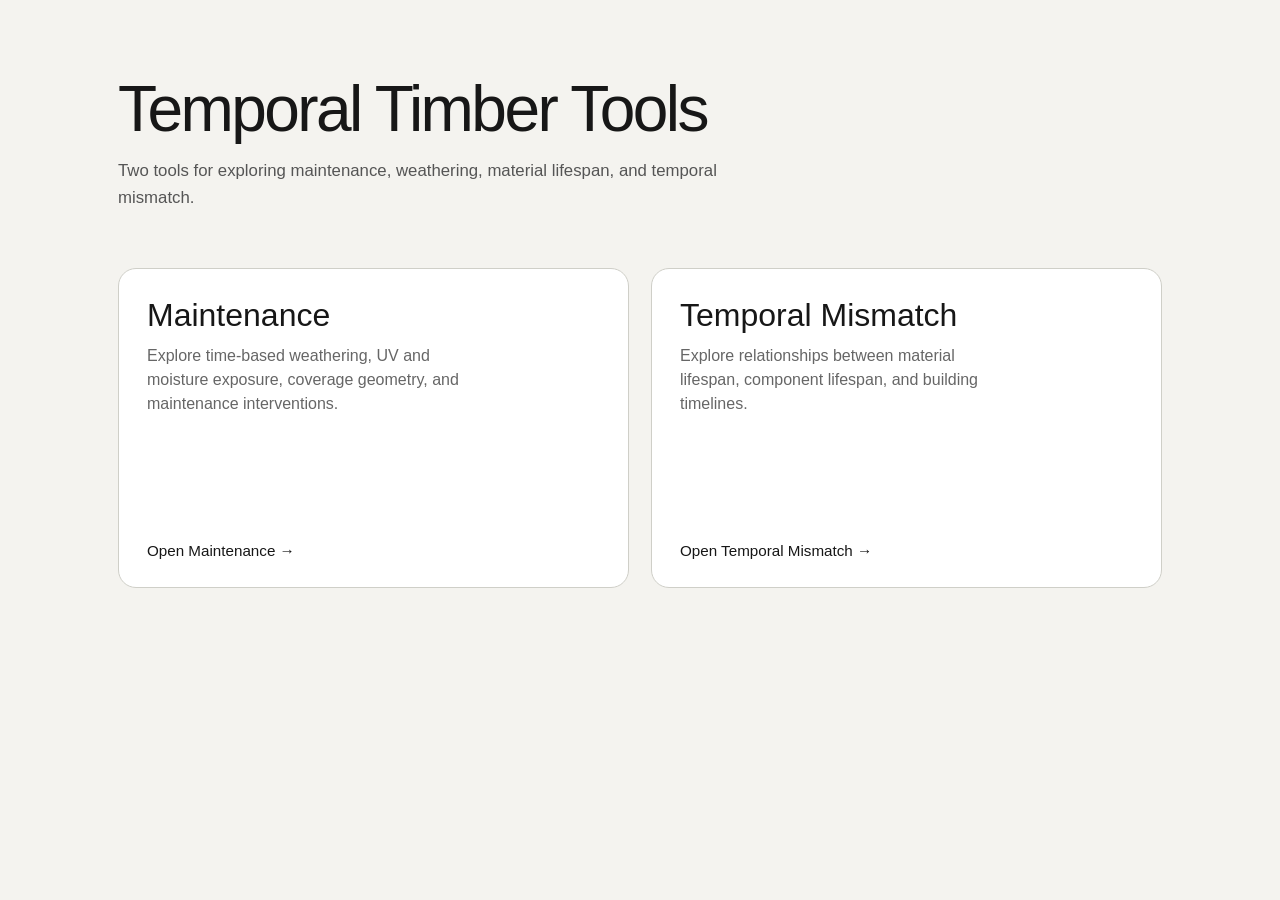
==== docs/index.html @ d89724f9 "Add files via upload" ====
<!doctype html>
<html lang="en">
<head>
  <meta charset="utf-8">
  <meta name="viewport" content="width=device-width, initial-scale=1">
  <title>Temporal Timber Tools</title>
  <link rel="stylesheet" href="./styles.css">
</head>

<body>
  <main>
    <h1>Temporal Timber Tools</h1>

    <p class="intro">
      Two tools for exploring maintenance, weathering, material lifespan,
      and temporal mismatch.
    </p>

    <section class="tools">
      <a class="tool-card" href="./tools/maintenance/">
        <div>
          <h2>Maintenance</h2>
          <p>
            Explore time-based weathering, UV and moisture exposure,
            coverage geometry, and maintenance interventions.
          </p>
        </div>
        <div class="open">Open Maintenance →</div>
      </a>

      <a class="tool-card" href="./tools/temporal-mismatch/">
        <div>
          <h2>Temporal Mismatch</h2>
          <p>
            Explore relationships between material lifespan,
            component lifespan, and building timelines.
          </p>
        </div>
        <div class="open">Open Temporal Mismatch →</div>
      </a>
    </section>
  </main>
</body>
</html>
---- docs/styles.css ----
:root {
  font-family: Arial, Helvetica, sans-serif;
  color: #171717;
  background: #f4f3ef;
}

* {
  box-sizing: border-box;
}

body {
  margin: 0;
}

main {
  max-width: 1100px;
  margin: 0 auto;
  padding: 72px 28px;
}

h1 {
  margin: 0 0 12px;
  font-size: clamp(2.2rem, 5vw, 4.8rem);
  font-weight: 500;
  letter-spacing: -0.04em;
}

.intro {
  max-width: 650px;
  margin: 0 0 56px;
  color: #555;
  font-size: 1.05rem;
  line-height: 1.6;
}

.tools {
  display: grid;
  grid-template-columns: repeat(2, minmax(0, 1fr));
  gap: 22px;
}

.tool-card {
  min-height: 320px;
  display: flex;
  flex-direction: column;
  justify-content: space-between;
  padding: 28px;
  border: 1px solid #cfcfc8;
  border-radius: 18px;
  background: #fff;
  color: inherit;
  text-decoration: none;
  transition: transform 160ms ease, border-color 160ms ease;
}

.tool-card:hover {
  transform: translateY(-4px);
  border-color: #777;
}

.tool-card h2 {
  margin: 0 0 10px;
  font-size: 2rem;
  font-weight: 500;
}

.tool-card p {
  margin: 0;
  max-width: 36ch;
  color: #666;
  line-height: 1.5;
}

.open {
  margin-top: 40px;
  font-size: 0.95rem;
}

@media (max-width: 720px) {
  main {
    padding: 44px 20px;
  }

  .tools {
    grid-template-columns: 1fr;
  }

  .tool-card {
    min-height: 250px;
  }
}
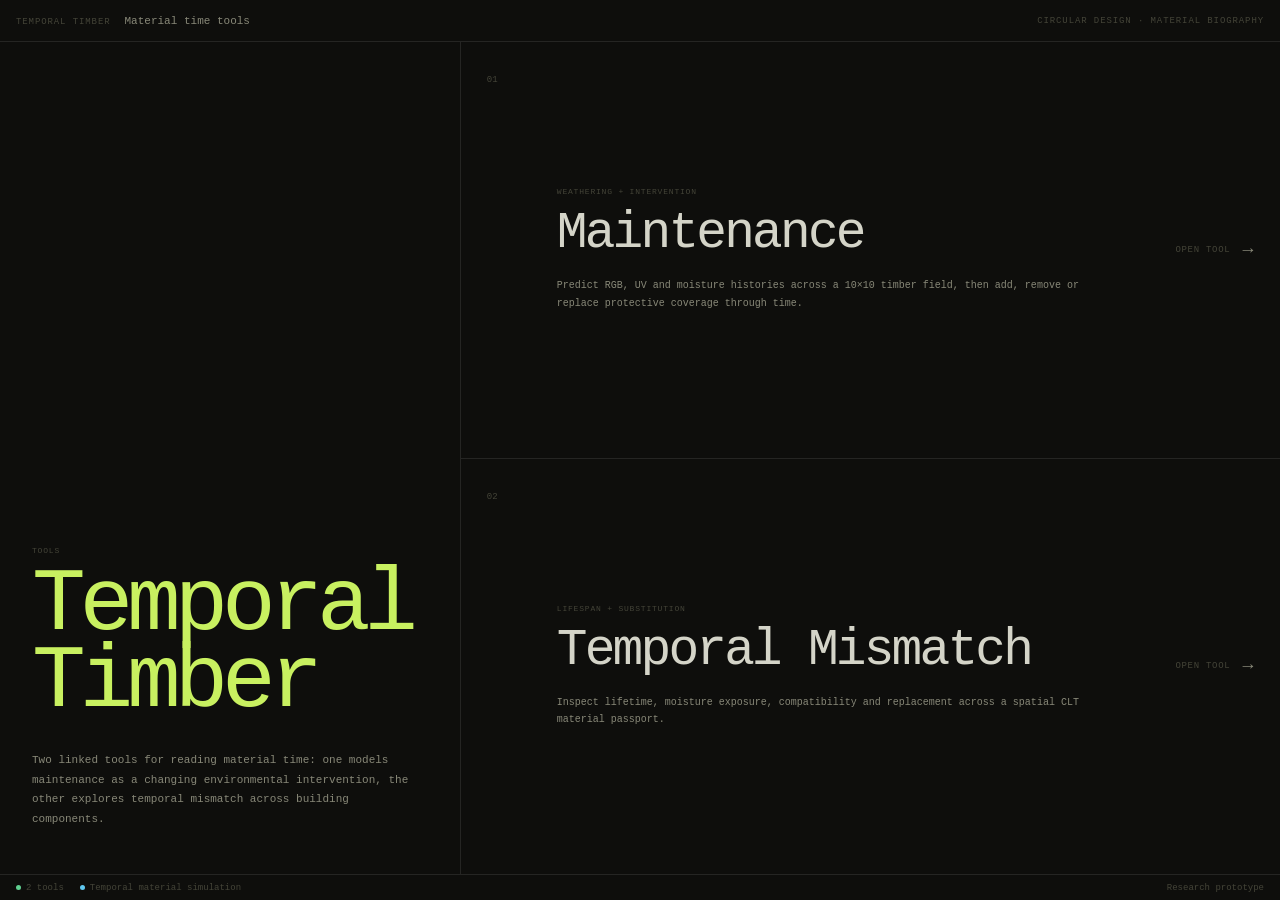
==== commit ab105bcb: "Add files via upload" ====
--- a/docs/index.html
+++ b/docs/index.html
@@ -3,42 +3,90 @@
 <head>
   <meta charset="utf-8">
   <meta name="viewport" content="width=device-width, initial-scale=1">
-  <title>Temporal Timber Tools</title>
+  <title>Temporal Timber</title>
   <link rel="stylesheet" href="./styles.css">
 </head>
 
 <body>
-  <main>
-    <h1>Temporal Timber Tools</h1>
+  <div id="app">
+    <header id="top">
+      <div class="brand">
+        <span class="brand-kicker">Temporal Timber</span>
+        <span class="brand-title">Material time tools</span>
+      </div>
 
-    <p class="intro">
-      Two tools for exploring maintenance, weathering, material lifespan,
-      and temporal mismatch.
-    </p>
+      <div class="spacer"></div>
 
-    <section class="tools">
-      <a class="tool-card" href="./tools/maintenance/">
-        <div>
-          <h2>Maintenance</h2>
-          <p>
-            Explore time-based weathering, UV and moisture exposure,
-            coverage geometry, and maintenance interventions.
-          </p>
-        </div>
-        <div class="open">Open Maintenance →</div>
-      </a>
+      <span class="top-meta">Circular design · material biography</span>
+    </header>
 
-      <a class="tool-card" href="./tools/temporal-mismatch/">
-        <div>
-          <h2>Temporal Mismatch</h2>
-          <p>
-            Explore relationships between material lifespan,
-            component lifespan, and building timelines.
-          </p>
-        </div>
-        <div class="open">Open Temporal Mismatch →</div>
-      </a>
-    </section>
-  </main>
+    <main id="main">
+      <section class="intro">
+        <div class="intro-tag">Tools</div>
+        <h1>Temporal<br>Timber</h1>
+        <p>
+          Two linked tools for reading material time: one models maintenance
+          as a changing environmental intervention, the other explores
+          temporal mismatch across building components.
+        </p>
+      </section>
+
+      <section class="tool-list" aria-label="Temporal Timber tools">
+        <a class="tool-row" href="./tools/maintenance/">
+          <div class="tool-index">01</div>
+
+          <div class="tool-copy">
+            <div class="tool-tag">Weathering + intervention</div>
+            <h2>Maintenance</h2>
+            <p>
+              Predict RGB, UV and moisture histories across a 10×10 timber field,
+              then add, remove or replace protective coverage through time.
+            </p>
+          </div>
+
+          <div class="tool-open">
+            <span>Open tool</span>
+            <span class="arrow">→</span>
+          </div>
+        </a>
+
+        <a class="tool-row" href="./tools/temporal-mismatch/">
+          <div class="tool-index">02</div>
+
+          <div class="tool-copy">
+            <div class="tool-tag">Lifespan + substitution</div>
+            <h2>Temporal Mismatch</h2>
+            <p>
+              Inspect lifetime, moisture exposure, compatibility and replacement
+              across a spatial CLT material passport.
+            </p>
+          </div>
+
+          <div class="tool-open">
+            <span>Open tool</span>
+            <span class="arrow">→</span>
+          </div>
+        </a>
+      </section>
+    </main>
+
+    <footer id="status">
+      <div class="st">
+        <div class="dot ok"></div>
+        <span>2 tools</span>
+      </div>
+
+      <div class="st">
+        <div class="dot accent2"></div>
+        <span>Temporal material simulation</span>
+      </div>
+
+      <div class="spacer"></div>
+
+      <div class="st">
+        <span>Research prototype</span>
+      </div>
+    </footer>
+  </div>
 </body>
 </html>
--- a/docs/styles.css
+++ b/docs/styles.css
@@ -1,91 +1,251 @@
-:root {
-  font-family: Arial, Helvetica, sans-serif;
-  color: #171717;
-  background: #f4f3ef;
-}
-
-* {
-  box-sizing: border-box;
-}
-
-body {
-  margin: 0;
-}
-
-main {
-  max-width: 1100px;
-  margin: 0 auto;
-  padding: 72px 28px;
-}
-
-h1 {
-  margin: 0 0 12px;
-  font-size: clamp(2.2rem, 5vw, 4.8rem);
-  font-weight: 500;
-  letter-spacing: -0.04em;
-}
-
-.intro {
-  max-width: 650px;
-  margin: 0 0 56px;
-  color: #555;
-  font-size: 1.05rem;
-  line-height: 1.6;
-}
-
-.tools {
-  display: grid;
-  grid-template-columns: repeat(2, minmax(0, 1fr));
-  gap: 22px;
-}
-
-.tool-card {
-  min-height: 320px;
-  display: flex;
-  flex-direction: column;
-  justify-content: space-between;
-  padding: 28px;
-  border: 1px solid #cfcfc8;
-  border-radius: 18px;
-  background: #fff;
-  color: inherit;
-  text-decoration: none;
-  transition: transform 160ms ease, border-color 160ms ease;
-}
-
-.tool-card:hover {
-  transform: translateY(-4px);
-  border-color: #777;
-}
-
-.tool-card h2 {
-  margin: 0 0 10px;
-  font-size: 2rem;
-  font-weight: 500;
-}
-
-.tool-card p {
-  margin: 0;
-  max-width: 36ch;
-  color: #666;
-  line-height: 1.5;
-}
-
-.open {
-  margin-top: 40px;
-  font-size: 0.95rem;
-}
-
-@media (max-width: 720px) {
-  main {
-    padding: 44px 20px;
-  }
-
-  .tools {
-    grid-template-columns: 1fr;
-  }
-
-  .tool-card {
-    min-height: 250px;
-  }
-}
+*{
+  box-sizing:border-box;
+  margin:0;
+  padding:0;
+}
+
+:root{
+  --bg:#0e0e0c;
+  --bg2:#161614;
+  --bg3:#1e1e1c;
+  --border:#252523;
+  --border2:#353533;
+  --text:#d4d4c8;
+  --text2:#888878;
+  --text3:#444438;
+  --accent:#c8f060;
+  --accent2:#60c8f0;
+  --ok:#60d090;
+  --warn:#f0b040;
+  --danger:#f06050;
+  --font:ui-monospace,SFMono-Regular,Menlo,Monaco,Consolas,"Liberation Mono",monospace;
+}
+
+html,
+body{
+  width:100%;
+  min-height:100%;
+  background:var(--bg);
+  color:var(--text);
+  font-family:var(--font);
+  font-size:12px;
+}
+
+body{
+  min-height:100vh;
+}
+
+a{
+  color:inherit;
+}
+
+#app{
+  min-height:100vh;
+  display:flex;
+  flex-direction:column;
+}
+
+#top{
+  height:42px;
+  border-bottom:1px solid var(--border);
+  display:flex;
+  align-items:center;
+  padding:0 16px;
+  gap:14px;
+  flex-shrink:0;
+}
+
+.brand{
+  display:flex;
+  gap:14px;
+  align-items:baseline;
+}
+
+.brand-kicker,
+.top-meta{
+  font-size:9px;
+  color:var(--text3);
+  letter-spacing:.1em;
+  text-transform:uppercase;
+}
+
+.brand-title{
+  font-size:11px;
+  color:var(--text2);
+}
+
+.spacer{
+  flex:1;
+}
+
+#main{
+  flex:1;
+  display:grid;
+  grid-template-columns:minmax(280px,.72fr) minmax(0,1.28fr);
+  min-height:0;
+}
+
+.intro{
+  border-right:1px solid var(--border);
+  padding:44px 32px;
+  display:flex;
+  flex-direction:column;
+  justify-content:flex-end;
+  min-height:calc(100vh - 68px);
+}
+
+.intro-tag,
+.tool-tag{
+  font-size:8px;
+  color:var(--text3);
+  letter-spacing:.1em;
+  text-transform:uppercase;
+}
+
+.intro h1{
+  margin-top:12px;
+  color:var(--accent);
+  font-size:clamp(48px,7vw,98px);
+  line-height:.86;
+  letter-spacing:-.07em;
+  font-weight:500;
+}
+
+.intro p{
+  max-width:500px;
+  margin-top:30px;
+  color:var(--text2);
+  line-height:1.8;
+  font-size:11px;
+}
+
+.tool-list{
+  display:flex;
+  flex-direction:column;
+  min-width:0;
+}
+
+.tool-row{
+  flex:1;
+  min-height:280px;
+  display:grid;
+  grid-template-columns:52px minmax(0,1fr) auto;
+  gap:18px;
+  padding:28px 26px;
+  border-bottom:1px solid var(--border);
+  text-decoration:none;
+  transition:background .15s,border-color .15s;
+}
+
+.tool-row:last-child{
+  border-bottom:0;
+}
+
+.tool-row:hover{
+  background:var(--bg2);
+}
+
+.tool-row:hover h2,
+.tool-row:hover .arrow{
+  color:var(--accent);
+}
+
+.tool-index{
+  font-size:9px;
+  color:var(--text3);
+  padding-top:5px;
+}
+
+.tool-copy{
+  align-self:center;
+  max-width:650px;
+}
+
+.tool-copy h2{
+  margin-top:8px;
+  font-size:clamp(27px,4vw,56px);
+  letter-spacing:-.055em;
+  font-weight:500;
+  transition:color .15s;
+}
+
+.tool-copy p{
+  max-width:560px;
+  margin-top:15px;
+  font-size:10px;
+  color:var(--text2);
+  line-height:1.75;
+}
+
+.tool-open{
+  align-self:center;
+  display:flex;
+  gap:12px;
+  align-items:center;
+  color:var(--text3);
+  font-size:9px;
+  letter-spacing:.08em;
+  text-transform:uppercase;
+}
+
+.arrow{
+  color:var(--text2);
+  font-size:18px;
+  transition:color .15s,transform .15s;
+}
+
+.tool-row:hover .arrow{
+  transform:translateX(4px);
+}
+
+#status{
+  height:26px;
+  border-top:1px solid var(--border);
+  display:flex;
+  align-items:center;
+  padding:0 16px;
+  gap:16px;
+  flex-shrink:0;
+}
+
+.st{
+  font-size:9px;
+  color:var(--text3);
+  display:flex;
+  align-items:center;
+  gap:5px;
+}
+
+.dot{
+  width:5px;
+  height:5px;
+  border-radius:50%;
+}
+
+.dot.ok{background:var(--ok)}
+.dot.accent2{background:var(--accent2)}
+
+@media(max-width:780px){
+  #main{
+    grid-template-columns:1fr;
+  }
+
+  .intro{
+    border-right:0;
+    border-bottom:1px solid var(--border);
+    min-height:420px;
+  }
+
+  .tool-row{
+    grid-template-columns:38px minmax(0,1fr);
+  }
+
+  .tool-open{
+    grid-column:2;
+    justify-self:start;
+  }
+
+  .top-meta{
+    display:none;
+  }
+}
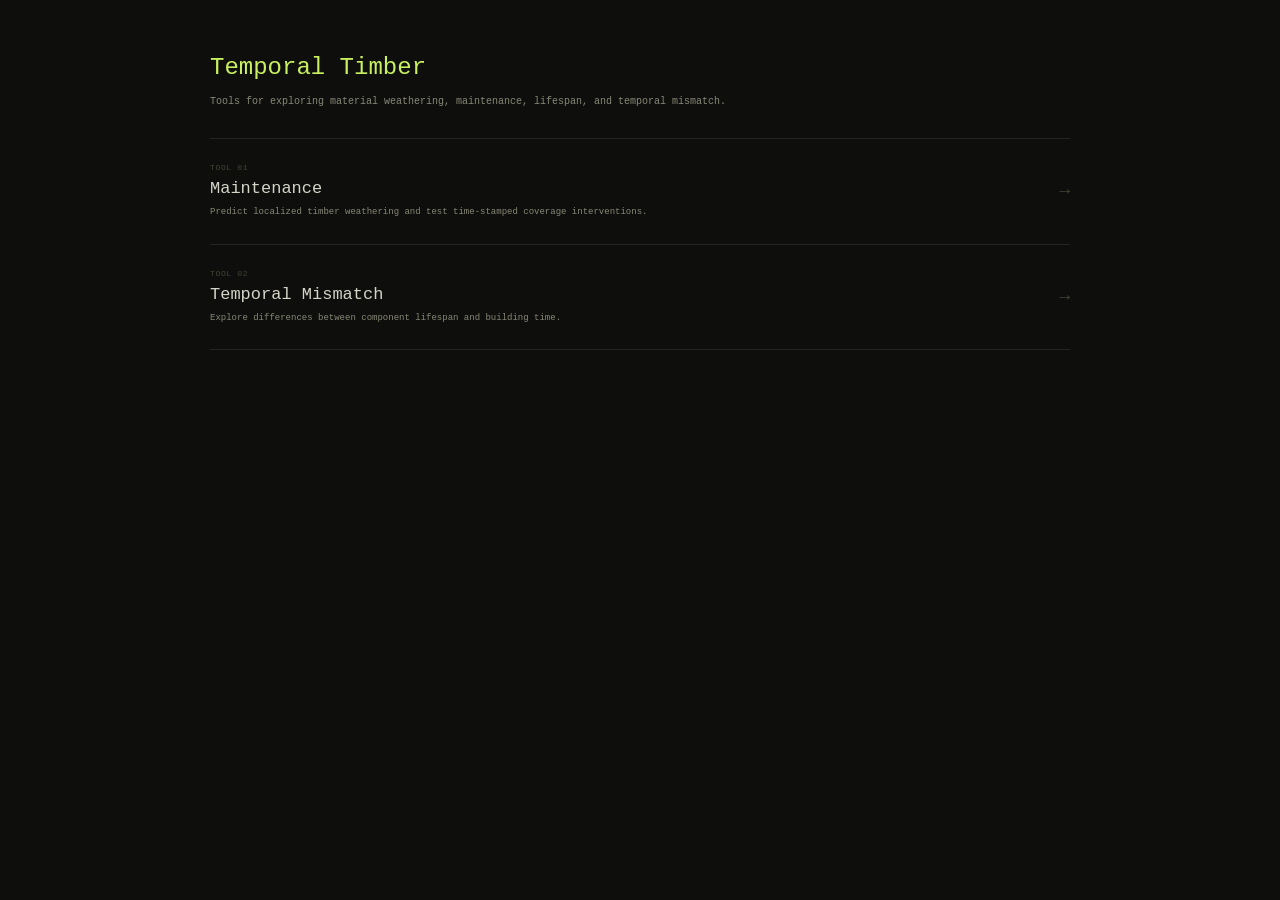
==== commit a5899900: "Add files via upload" ====
--- a/docs/index.html
+++ b/docs/index.html
@@ -6,87 +6,42 @@
   <title>Temporal Timber</title>
   <link rel="stylesheet" href="./styles.css">
 </head>
-
 <body>
-  <div id="app">
-    <header id="top">
-      <div class="brand">
-        <span class="brand-kicker">Temporal Timber</span>
-        <span class="brand-title">Material time tools</span>
+  <main class="page">
+    <header class="site-header">
+      <div>
+        <h1>Temporal Timber</h1>
+        <p>
+          Tools for exploring material weathering, maintenance, lifespan,
+          and temporal mismatch.
+        </p>
       </div>
-
-      <div class="spacer"></div>
-
-      <span class="top-meta">Circular design · material biography</span>
     </header>
 
-    <main id="main">
-      <section class="intro">
-        <div class="intro-tag">Tools</div>
-        <h1>Temporal<br>Timber</h1>
-        <p>
-          Two linked tools for reading material time: one models maintenance
-          as a changing environmental intervention, the other explores
-          temporal mismatch across building components.
-        </p>
-      </section>
+    <section class="tools">
+      <a class="tool-link" href="./tools/maintenance/">
+        <div>
+          <span class="label">Tool 01</span>
+          <h2>Maintenance</h2>
+          <p>
+            Predict localized timber weathering and test time-stamped
+            coverage interventions.
+          </p>
+        </div>
+        <span class="arrow">→</span>
+      </a>
 
-      <section class="tool-list" aria-label="Temporal Timber tools">
-        <a class="tool-row" href="./tools/maintenance/">
-          <div class="tool-index">01</div>
-
-          <div class="tool-copy">
-            <div class="tool-tag">Weathering + intervention</div>
-            <h2>Maintenance</h2>
-            <p>
-              Predict RGB, UV and moisture histories across a 10×10 timber field,
-              then add, remove or replace protective coverage through time.
-            </p>
-          </div>
-
-          <div class="tool-open">
-            <span>Open tool</span>
-            <span class="arrow">→</span>
-          </div>
-        </a>
-
-        <a class="tool-row" href="./tools/temporal-mismatch/">
-          <div class="tool-index">02</div>
-
-          <div class="tool-copy">
-            <div class="tool-tag">Lifespan + substitution</div>
-            <h2>Temporal Mismatch</h2>
-            <p>
-              Inspect lifetime, moisture exposure, compatibility and replacement
-              across a spatial CLT material passport.
-            </p>
-          </div>
-
-          <div class="tool-open">
-            <span>Open tool</span>
-            <span class="arrow">→</span>
-          </div>
-        </a>
-      </section>
-    </main>
-
-    <footer id="status">
-      <div class="st">
-        <div class="dot ok"></div>
-        <span>2 tools</span>
-      </div>
-
-      <div class="st">
-        <div class="dot accent2"></div>
-        <span>Temporal material simulation</span>
-      </div>
-
-      <div class="spacer"></div>
-
-      <div class="st">
-        <span>Research prototype</span>
-      </div>
-    </footer>
-  </div>
+      <a class="tool-link" href="./tools/temporal-mismatch/">
+        <div>
+          <span class="label">Tool 02</span>
+          <h2>Temporal Mismatch</h2>
+          <p>
+            Explore differences between component lifespan and building time.
+          </p>
+        </div>
+        <span class="arrow">→</span>
+      </a>
+    </section>
+  </main>
 </body>
 </html>
--- a/docs/styles.css
+++ b/docs/styles.css
@@ -7,7 +7,6 @@
 :root{
   --bg:#0e0e0c;
   --bg2:#161614;
-  --bg3:#1e1e1c;
   --border:#252523;
   --border2:#353533;
   --text:#d4d4c8;
@@ -15,15 +14,10 @@
   --text3:#444438;
   --accent:#c8f060;
   --accent2:#60c8f0;
-  --ok:#60d090;
-  --warn:#f0b040;
-  --danger:#f06050;
   --font:ui-monospace,SFMono-Regular,Menlo,Monaco,Consolas,"Liberation Mono",monospace;
 }
 
-html,
-body{
-  width:100%;
+html,body{
   min-height:100%;
   background:var(--bg);
   color:var(--text);
@@ -35,217 +29,85 @@
   min-height:100vh;
 }
 
-a{
+.page{
+  width:min(860px,calc(100% - 32px));
+  margin:0 auto;
+  padding:54px 0 70px;
+}
+
+.site-header{
+  padding-bottom:28px;
+  border-bottom:1px solid var(--border);
+}
+
+h1{
+  font-size:24px;
+  line-height:1.2;
+  font-weight:500;
+  color:var(--accent);
+}
+
+.site-header p{
+  max-width:620px;
+  margin-top:10px;
+  color:var(--text2);
+  line-height:1.7;
+  font-size:10px;
+}
+
+.tools{
+  display:grid;
+}
+
+.tool-link{
+  display:grid;
+  grid-template-columns:1fr auto;
+  gap:20px;
+  align-items:center;
+  padding:24px 0;
+  border-bottom:1px solid var(--border);
+  text-decoration:none;
   color:inherit;
 }
 
-#app{
-  min-height:100vh;
-  display:flex;
-  flex-direction:column;
-}
-
-#top{
-  height:42px;
-  border-bottom:1px solid var(--border);
-  display:flex;
-  align-items:center;
-  padding:0 16px;
-  gap:14px;
-  flex-shrink:0;
-}
-
-.brand{
-  display:flex;
-  gap:14px;
-  align-items:baseline;
-}
-
-.brand-kicker,
-.top-meta{
-  font-size:9px;
-  color:var(--text3);
-  letter-spacing:.1em;
-  text-transform:uppercase;
-}
-
-.brand-title{
-  font-size:11px;
-  color:var(--text2);
-}
-
-.spacer{
-  flex:1;
-}
-
-#main{
-  flex:1;
-  display:grid;
-  grid-template-columns:minmax(280px,.72fr) minmax(0,1.28fr);
-  min-height:0;
-}
-
-.intro{
-  border-right:1px solid var(--border);
-  padding:44px 32px;
-  display:flex;
-  flex-direction:column;
-  justify-content:flex-end;
-  min-height:calc(100vh - 68px);
-}
-
-.intro-tag,
-.tool-tag{
-  font-size:8px;
-  color:var(--text3);
-  letter-spacing:.1em;
-  text-transform:uppercase;
-}
-
-.intro h1{
-  margin-top:12px;
-  color:var(--accent);
-  font-size:clamp(48px,7vw,98px);
-  line-height:.86;
-  letter-spacing:-.07em;
-  font-weight:500;
-}
-
-.intro p{
-  max-width:500px;
-  margin-top:30px;
-  color:var(--text2);
-  line-height:1.8;
-  font-size:11px;
-}
-
-.tool-list{
-  display:flex;
-  flex-direction:column;
-  min-width:0;
-}
-
-.tool-row{
-  flex:1;
-  min-height:280px;
-  display:grid;
-  grid-template-columns:52px minmax(0,1fr) auto;
-  gap:18px;
-  padding:28px 26px;
-  border-bottom:1px solid var(--border);
-  text-decoration:none;
-  transition:background .15s,border-color .15s;
-}
-
-.tool-row:last-child{
-  border-bottom:0;
-}
-
-.tool-row:hover{
-  background:var(--bg2);
-}
-
-.tool-row:hover h2,
-.tool-row:hover .arrow{
+.tool-link:hover h2,
+.tool-link:hover .arrow{
   color:var(--accent);
 }
 
-.tool-index{
-  font-size:9px;
+.label{
+  display:block;
+  margin-bottom:7px;
   color:var(--text3);
-  padding-top:5px;
-}
-
-.tool-copy{
-  align-self:center;
-  max-width:650px;
-}
-
-.tool-copy h2{
-  margin-top:8px;
-  font-size:clamp(27px,4vw,56px);
-  letter-spacing:-.055em;
-  font-weight:500;
-  transition:color .15s;
-}
-
-.tool-copy p{
-  max-width:560px;
-  margin-top:15px;
-  font-size:10px;
-  color:var(--text2);
-  line-height:1.75;
-}
-
-.tool-open{
-  align-self:center;
-  display:flex;
-  gap:12px;
-  align-items:center;
-  color:var(--text3);
-  font-size:9px;
+  font-size:8px;
   letter-spacing:.08em;
   text-transform:uppercase;
 }
 
-.arrow{
-  color:var(--text2);
-  font-size:18px;
-  transition:color .15s,transform .15s;
+h2{
+  font-size:17px;
+  font-weight:500;
 }
 
-.tool-row:hover .arrow{
-  transform:translateX(4px);
+.tool-link p{
+  max-width:560px;
+  margin-top:7px;
+  color:var(--text2);
+  font-size:9px;
+  line-height:1.65;
 }
 
-#status{
-  height:26px;
-  border-top:1px solid var(--border);
-  display:flex;
-  align-items:center;
-  padding:0 16px;
-  gap:16px;
-  flex-shrink:0;
+.arrow{
+  color:var(--text3);
+  font-size:18px;
 }
 
-.st{
-  font-size:9px;
-  color:var(--text3);
-  display:flex;
-  align-items:center;
-  gap:5px;
-}
-
-.dot{
-  width:5px;
-  height:5px;
-  border-radius:50%;
-}
-
-.dot.ok{background:var(--ok)}
-.dot.accent2{background:var(--accent2)}
-
-@media(max-width:780px){
-  #main{
-    grid-template-columns:1fr;
+@media(max-width:560px){
+  .page{
+    padding-top:34px;
   }
 
-  .intro{
-    border-right:0;
-    border-bottom:1px solid var(--border);
-    min-height:420px;
-  }
-
-  .tool-row{
-    grid-template-columns:38px minmax(0,1fr);
-  }
-
-  .tool-open{
-    grid-column:2;
-    justify-self:start;
-  }
-
-  .top-meta{
-    display:none;
+  .tool-link{
+    padding:20px 0;
   }
 }
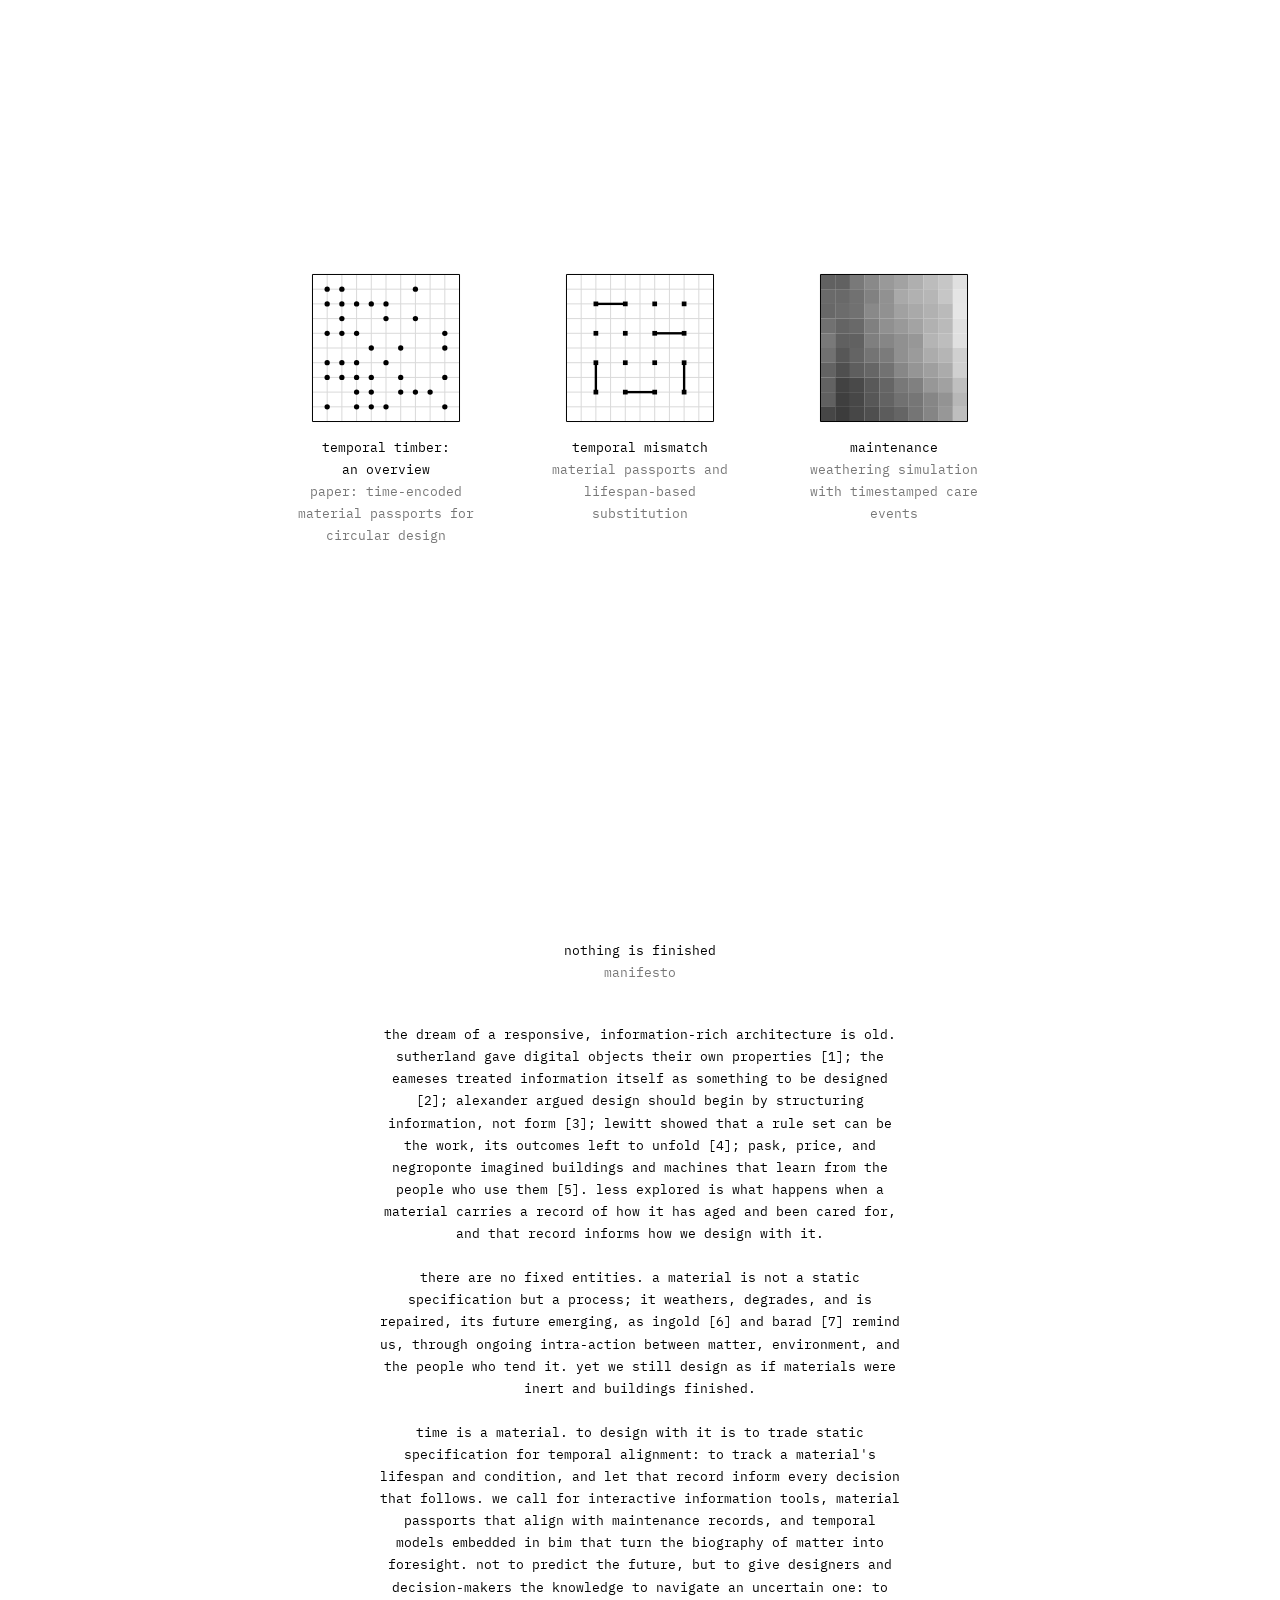
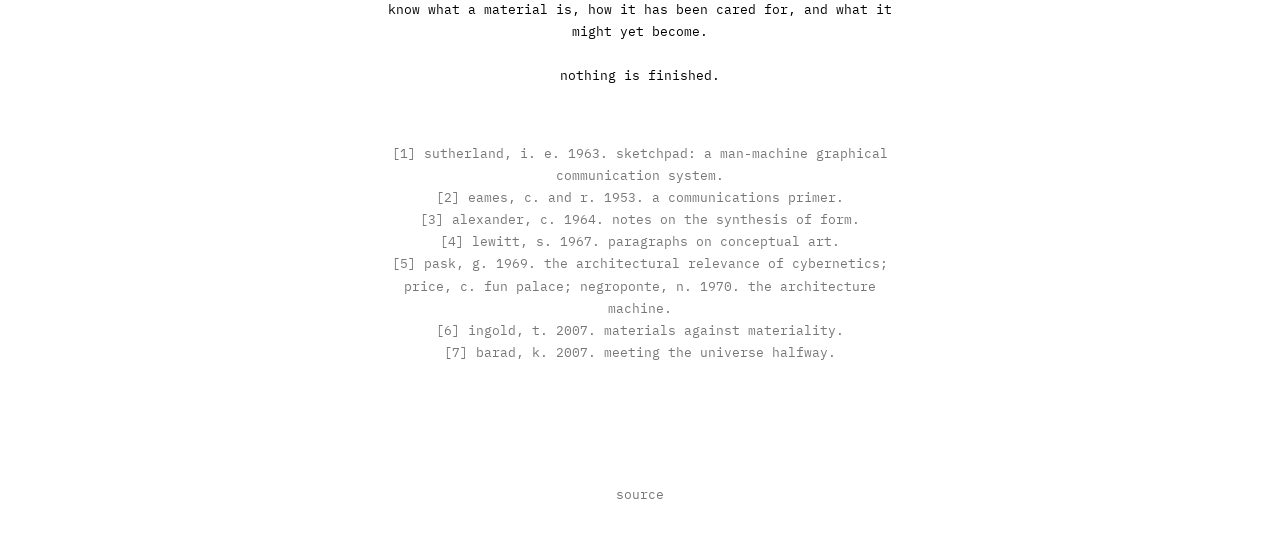
==== commit 3ea574aa: "Add files via upload" ====
--- a/docs/index.html
+++ b/docs/index.html
@@ -3,45 +3,56 @@
 <head>
   <meta charset="utf-8">
   <meta name="viewport" content="width=device-width, initial-scale=1">
-  <title>Temporal Timber</title>
+  <title>temporal timber</title>
+  <meta name="description" content="tools for designing with material lifespans.">
+  <link rel="stylesheet" href="./assets/fonts.css">
   <link rel="stylesheet" href="./styles.css">
 </head>
 <body>
-  <main class="page">
-    <header class="site-header">
-      <div>
-        <h1>Temporal Timber</h1>
-        <p>
-          Tools for exploring material weathering, maintenance, lifespan,
-          and temporal mismatch.
-        </p>
-      </div>
-    </header>
+  <main>
+    <div class="scales">
+      <a class="item" href="./papers/temporal-timber-2026.pdf" target="_blank" rel="noopener">
+        <svg viewBox="-1 -1 102 102" aria-hidden="true"><g class="g"><line x1="10" y1="0" x2="10" y2="100"/><line x1="0" y1="10" x2="100" y2="10"/><line x1="20" y1="0" x2="20" y2="100"/><line x1="0" y1="20" x2="100" y2="20"/><line x1="30" y1="0" x2="30" y2="100"/><line x1="0" y1="30" x2="100" y2="30"/><line x1="40" y1="0" x2="40" y2="100"/><line x1="0" y1="40" x2="100" y2="40"/><line x1="50" y1="0" x2="50" y2="100"/><line x1="0" y1="50" x2="100" y2="50"/><line x1="60" y1="0" x2="60" y2="100"/><line x1="0" y1="60" x2="100" y2="60"/><line x1="70" y1="0" x2="70" y2="100"/><line x1="0" y1="70" x2="100" y2="70"/><line x1="80" y1="0" x2="80" y2="100"/><line x1="0" y1="80" x2="100" y2="80"/><line x1="90" y1="0" x2="90" y2="100"/><line x1="0" y1="90" x2="100" y2="90"/></g><g class="k"><circle cx="10" cy="10" r="1.8"/><circle cx="10" cy="20" r="1.8"/><circle cx="10" cy="40" r="1.8"/><circle cx="10" cy="60" r="1.8"/><circle cx="10" cy="70" r="1.8"/><circle cx="10" cy="90" r="1.8"/><circle cx="20" cy="10" r="1.8"/><circle cx="20" cy="20" r="1.8"/><circle cx="20" cy="30" r="1.8"/><circle cx="20" cy="40" r="1.8"/><circle cx="20" cy="60" r="1.8"/><circle cx="20" cy="70" r="1.8"/><circle cx="30" cy="20" r="1.8"/><circle cx="30" cy="40" r="1.8"/><circle cx="30" cy="60" r="1.8"/><circle cx="30" cy="70" r="1.8"/><circle cx="30" cy="80" r="1.8"/><circle cx="30" cy="90" r="1.8"/><circle cx="40" cy="20" r="1.8"/><circle cx="40" cy="50" r="1.8"/><circle cx="40" cy="70" r="1.8"/><circle cx="40" cy="80" r="1.8"/><circle cx="40" cy="90" r="1.8"/><circle cx="50" cy="20" r="1.8"/><circle cx="50" cy="30" r="1.8"/><circle cx="50" cy="60" r="1.8"/><circle cx="50" cy="90" r="1.8"/><circle cx="60" cy="50" r="1.8"/><circle cx="60" cy="70" r="1.8"/><circle cx="60" cy="80" r="1.8"/><circle cx="70" cy="10" r="1.8"/><circle cx="70" cy="30" r="1.8"/><circle cx="70" cy="80" r="1.8"/><circle cx="80" cy="80" r="1.8"/><circle cx="90" cy="40" r="1.8"/><circle cx="90" cy="50" r="1.8"/><circle cx="90" cy="70" r="1.8"/><circle cx="90" cy="90" r="1.8"/></g><rect class="f" x="0" y="0" width="100" height="100"/></svg>
+        <p>temporal timber:<br>an overview</p>
+        <p class="grey">paper: time-encoded material passports for circular design</p>
+      </a>
+      <a class="item" href="https://ilkyazs7.github.io/temporal-timber-tools/tools/temporal-mismatch/">
+        <svg viewBox="-1 -1 102 102" aria-hidden="true"><g class="g"><line x1="10" y1="0" x2="10" y2="100"/><line x1="0" y1="10" x2="100" y2="10"/><line x1="20" y1="0" x2="20" y2="100"/><line x1="0" y1="20" x2="100" y2="20"/><line x1="30" y1="0" x2="30" y2="100"/><line x1="0" y1="30" x2="100" y2="30"/><line x1="40" y1="0" x2="40" y2="100"/><line x1="0" y1="40" x2="100" y2="40"/><line x1="50" y1="0" x2="50" y2="100"/><line x1="0" y1="50" x2="100" y2="50"/><line x1="60" y1="0" x2="60" y2="100"/><line x1="0" y1="60" x2="100" y2="60"/><line x1="70" y1="0" x2="70" y2="100"/><line x1="0" y1="70" x2="100" y2="70"/><line x1="80" y1="0" x2="80" y2="100"/><line x1="0" y1="80" x2="100" y2="80"/><line x1="90" y1="0" x2="90" y2="100"/><line x1="0" y1="90" x2="100" y2="90"/></g><g class="k"><rect x="20" y="19.2" width="20" height="1.6"/><rect x="60" y="39.2" width="20" height="1.6"/><rect x="19.2" y="60" width="1.6" height="20"/><rect x="40" y="79.2" width="20" height="1.6"/><rect x="79.2" y="60" width="1.6" height="20"/><rect x="18.4" y="18.4" width="3.2" height="3.2"/><rect x="18.4" y="38.4" width="3.2" height="3.2"/><rect x="18.4" y="58.4" width="3.2" height="3.2"/><rect x="18.4" y="78.4" width="3.2" height="3.2"/><rect x="38.4" y="18.4" width="3.2" height="3.2"/><rect x="38.4" y="38.4" width="3.2" height="3.2"/><rect x="38.4" y="58.4" width="3.2" height="3.2"/><rect x="38.4" y="78.4" width="3.2" height="3.2"/><rect x="58.4" y="18.4" width="3.2" height="3.2"/><rect x="58.4" y="38.4" width="3.2" height="3.2"/><rect x="58.4" y="58.4" width="3.2" height="3.2"/><rect x="58.4" y="78.4" width="3.2" height="3.2"/><rect x="78.4" y="18.4" width="3.2" height="3.2"/><rect x="78.4" y="38.4" width="3.2" height="3.2"/><rect x="78.4" y="58.4" width="3.2" height="3.2"/><rect x="78.4" y="78.4" width="3.2" height="3.2"/></g><rect class="f" x="0" y="0" width="100" height="100"/></svg>
+        <p>temporal mismatch</p>
+        <p class="grey">material passports and lifespan-based substitution</p>
+      </a>
+      <a class="item" href="https://ilkyazs7.github.io/temporal-timber-tools/tools/maintenance/">
+        <svg viewBox="-1 -1 102 102" aria-hidden="true"><rect x="0" y="0" width="10.05" height="10.05" fill="rgb(97,97,97)"/><rect x="10" y="0" width="10.05" height="10.05" fill="rgb(97,97,97)"/><rect x="20" y="0" width="10.05" height="10.05" fill="rgb(121,121,121)"/><rect x="30" y="0" width="10.05" height="10.05" fill="rgb(137,137,137)"/><rect x="40" y="0" width="10.05" height="10.05" fill="rgb(153,153,153)"/><rect x="50" y="0" width="10.05" height="10.05" fill="rgb(162,162,162)"/><rect x="60" y="0" width="10.05" height="10.05" fill="rgb(175,175,175)"/><rect x="70" y="0" width="10.05" height="10.05" fill="rgb(188,188,188)"/><rect x="80" y="0" width="10.05" height="10.05" fill="rgb(198,198,198)"/><rect x="90" y="0" width="10.05" height="10.05" fill="rgb(224,224,224)"/><rect x="0" y="10" width="10.05" height="10.05" fill="rgb(106,106,106)"/><rect x="10" y="10" width="10.05" height="10.05" fill="rgb(105,105,105)"/><rect x="20" y="10" width="10.05" height="10.05" fill="rgb(113,113,113)"/><rect x="30" y="10" width="10.05" height="10.05" fill="rgb(129,129,129)"/><rect x="40" y="10" width="10.05" height="10.05" fill="rgb(145,145,145)"/><rect x="50" y="10" width="10.05" height="10.05" fill="rgb(169,169,169)"/><rect x="60" y="10" width="10.05" height="10.05" fill="rgb(177,177,177)"/><rect x="70" y="10" width="10.05" height="10.05" fill="rgb(182,182,182)"/><rect x="80" y="10" width="10.05" height="10.05" fill="rgb(198,198,198)"/><rect x="90" y="10" width="10.05" height="10.05" fill="rgb(229,229,229)"/><rect x="0" y="20" width="10.05" height="10.05" fill="rgb(104,104,104)"/><rect x="10" y="20" width="10.05" height="10.05" fill="rgb(108,108,108)"/><rect x="20" y="20" width="10.05" height="10.05" fill="rgb(113,113,113)"/><rect x="30" y="20" width="10.05" height="10.05" fill="rgb(137,137,137)"/><rect x="40" y="20" width="10.05" height="10.05" fill="rgb(145,145,145)"/><rect x="50" y="20" width="10.05" height="10.05" fill="rgb(161,161,161)"/><rect x="60" y="20" width="10.05" height="10.05" fill="rgb(169,169,169)"/><rect x="70" y="20" width="10.05" height="10.05" fill="rgb(177,177,177)"/><rect x="80" y="20" width="10.05" height="10.05" fill="rgb(186,186,186)"/><rect x="90" y="20" width="10.05" height="10.05" fill="rgb(230,230,230)"/><rect x="0" y="30" width="10.05" height="10.05" fill="rgb(113,113,113)"/><rect x="10" y="30" width="10.05" height="10.05" fill="rgb(100,100,100)"/><rect x="20" y="30" width="10.05" height="10.05" fill="rgb(105,105,105)"/><rect x="30" y="30" width="10.05" height="10.05" fill="rgb(128,128,128)"/><rect x="40" y="30" width="10.05" height="10.05" fill="rgb(144,144,144)"/><rect x="50" y="30" width="10.05" height="10.05" fill="rgb(153,153,153)"/><rect x="60" y="30" width="10.05" height="10.05" fill="rgb(163,163,163)"/><rect x="70" y="30" width="10.05" height="10.05" fill="rgb(177,177,177)"/><rect x="80" y="30" width="10.05" height="10.05" fill="rgb(186,186,186)"/><rect x="90" y="30" width="10.05" height="10.05" fill="rgb(224,224,224)"/><rect x="0" y="40" width="10.05" height="10.05" fill="rgb(121,121,121)"/><rect x="10" y="40" width="10.05" height="10.05" fill="rgb(96,96,96)"/><rect x="20" y="40" width="10.05" height="10.05" fill="rgb(97,97,97)"/><rect x="30" y="40" width="10.05" height="10.05" fill="rgb(127,127,127)"/><rect x="40" y="40" width="10.05" height="10.05" fill="rgb(134,134,134)"/><rect x="50" y="40" width="10.05" height="10.05" fill="rgb(144,144,144)"/><rect x="60" y="40" width="10.05" height="10.05" fill="rgb(151,151,151)"/><rect x="70" y="40" width="10.05" height="10.05" fill="rgb(180,180,180)"/><rect x="80" y="40" width="10.05" height="10.05" fill="rgb(189,189,189)"/><rect x="90" y="40" width="10.05" height="10.05" fill="rgb(224,224,224)"/><rect x="0" y="50" width="10.05" height="10.05" fill="rgb(113,113,113)"/><rect x="10" y="50" width="10.05" height="10.05" fill="rgb(87,87,87)"/><rect x="20" y="50" width="10.05" height="10.05" fill="rgb(100,100,100)"/><rect x="30" y="50" width="10.05" height="10.05" fill="rgb(116,116,116)"/><rect x="40" y="50" width="10.05" height="10.05" fill="rgb(123,123,123)"/><rect x="50" y="50" width="10.05" height="10.05" fill="rgb(144,144,144)"/><rect x="60" y="50" width="10.05" height="10.05" fill="rgb(155,155,155)"/><rect x="70" y="50" width="10.05" height="10.05" fill="rgb(172,172,172)"/><rect x="80" y="50" width="10.05" height="10.05" fill="rgb(181,181,181)"/><rect x="90" y="50" width="10.05" height="10.05" fill="rgb(208,208,208)"/><rect x="0" y="60" width="10.05" height="10.05" fill="rgb(99,99,99)"/><rect x="10" y="60" width="10.05" height="10.05" fill="rgb(79,79,79)"/><rect x="20" y="60" width="10.05" height="10.05" fill="rgb(94,94,94)"/><rect x="30" y="60" width="10.05" height="10.05" fill="rgb(102,102,102)"/><rect x="40" y="60" width="10.05" height="10.05" fill="rgb(114,114,114)"/><rect x="50" y="60" width="10.05" height="10.05" fill="rgb(135,135,135)"/><rect x="60" y="60" width="10.05" height="10.05" fill="rgb(149,149,149)"/><rect x="70" y="60" width="10.05" height="10.05" fill="rgb(159,159,159)"/><rect x="80" y="60" width="10.05" height="10.05" fill="rgb(171,171,171)"/><rect x="90" y="60" width="10.05" height="10.05" fill="rgb(208,208,208)"/><rect x="0" y="70" width="10.05" height="10.05" fill="rgb(98,98,98)"/><rect x="10" y="70" width="10.05" height="10.05" fill="rgb(66,66,66)"/><rect x="20" y="70" width="10.05" height="10.05" fill="rgb(73,73,73)"/><rect x="30" y="70" width="10.05" height="10.05" fill="rgb(89,89,89)"/><rect x="40" y="70" width="10.05" height="10.05" fill="rgb(101,101,101)"/><rect x="50" y="70" width="10.05" height="10.05" fill="rgb(120,120,120)"/><rect x="60" y="70" width="10.05" height="10.05" fill="rgb(128,128,128)"/><rect x="70" y="70" width="10.05" height="10.05" fill="rgb(151,151,151)"/><rect x="80" y="70" width="10.05" height="10.05" fill="rgb(161,161,161)"/><rect x="90" y="70" width="10.05" height="10.05" fill="rgb(191,191,191)"/><rect x="0" y="80" width="10.05" height="10.05" fill="rgb(96,96,96)"/><rect x="10" y="80" width="10.05" height="10.05" fill="rgb(63,63,63)"/><rect x="20" y="80" width="10.05" height="10.05" fill="rgb(71,71,71)"/><rect x="30" y="80" width="10.05" height="10.05" fill="rgb(87,87,87)"/><rect x="40" y="80" width="10.05" height="10.05" fill="rgb(99,99,99)"/><rect x="50" y="80" width="10.05" height="10.05" fill="rgb(113,113,113)"/><rect x="60" y="80" width="10.05" height="10.05" fill="rgb(118,118,118)"/><rect x="70" y="80" width="10.05" height="10.05" fill="rgb(134,134,134)"/><rect x="80" y="80" width="10.05" height="10.05" fill="rgb(147,147,147)"/><rect x="90" y="80" width="10.05" height="10.05" fill="rgb(183,183,183)"/><rect x="0" y="90" width="10.05" height="10.05" fill="rgb(70,70,70)"/><rect x="10" y="90" width="10.05" height="10.05" fill="rgb(60,60,60)"/><rect x="20" y="90" width="10.05" height="10.05" fill="rgb(71,71,71)"/><rect x="30" y="90" width="10.05" height="10.05" fill="rgb(79,79,79)"/><rect x="40" y="90" width="10.05" height="10.05" fill="rgb(92,92,92)"/><rect x="50" y="90" width="10.05" height="10.05" fill="rgb(101,101,101)"/><rect x="60" y="90" width="10.05" height="10.05" fill="rgb(117,117,117)"/><rect x="70" y="90" width="10.05" height="10.05" fill="rgb(133,133,133)"/><rect x="80" y="90" width="10.05" height="10.05" fill="rgb(151,151,151)"/><rect x="90" y="90" width="10.05" height="10.05" fill="rgb(190,190,190)"/><rect class="f" x="0" y="0" width="100" height="100"/></svg>
+        <p>maintenance</p>
+        <p class="grey">weathering simulation with timestamped care events</p>
+      </a>
+    </div>
+  </main>
 
-    <section class="tools">
-      <a class="tool-link" href="./tools/maintenance/">
-        <div>
-          <span class="label">Tool 01</span>
-          <h2>Maintenance</h2>
-          <p>
-            Predict localized timber weathering and test time-stamped
-            coverage interventions.
-          </p>
-        </div>
-        <span class="arrow">→</span>
-      </a>
+  <section class="manifesto" id="manifesto" aria-label="manifesto">
+    <p>nothing is finished</p>
+    <p class="grey">manifesto</p>
 
-      <a class="tool-link" href="./tools/temporal-mismatch/">
-        <div>
-          <span class="label">Tool 02</span>
-          <h2>Temporal Mismatch</h2>
-          <p>
-            Explore differences between component lifespan and building time.
-          </p>
-        </div>
-        <span class="arrow">→</span>
-      </a>
-    </section>
-  </main>
+    <div class="text">
+      <p>the dream of a responsive, information-rich architecture is old. sutherland gave digital objects their own properties [1]; the eameses treated information itself as something to be designed [2]; alexander argued design should begin by structuring information, not form [3]; lewitt showed that a rule set can be the work, its outcomes left to unfold [4]; pask, price, and negroponte imagined buildings and machines that learn from the people who use them [5]. less explored is what happens when a material carries a record of how it has aged and been cared for, and that record informs how we design with it.</p>
+      <p>there are no fixed entities. a material is not a static specification but a process; it weathers, degrades, and is repaired, its future emerging, as ingold [6] and barad [7] remind us, through ongoing intra-action between matter, environment, and the people who tend it. yet we still design as if materials were inert and buildings finished.</p>
+      <p>time is a material. to design with it is to trade static specification for temporal alignment: to track a material's lifespan and condition, and let that record inform every decision that follows. we call for interactive information tools, material passports that align with maintenance records, and temporal models embedded in bim that turn the biography of matter into foresight. not to predict the future, but to give designers and decision-makers the knowledge to navigate an uncertain one: to know what a material is, how it has been cared for, and what it might yet become.</p>
+      <p>nothing is finished.</p>
+    </div>
+
+    <ol class="refs grey">
+      <li>[1] sutherland, i. e. 1963. sketchpad: a man-machine graphical communication system.</li>
+      <li>[2] eames, c. and r. 1953. a communications primer.</li>
+      <li>[3] alexander, c. 1964. notes on the synthesis of form.</li>
+      <li>[4] lewitt, s. 1967. paragraphs on conceptual art.</li>
+      <li>[5] pask, g. 1969. the architectural relevance of cybernetics; price, c. fun palace; negroponte, n. 1970. the architecture machine.</li>
+      <li>[6] ingold, t. 2007. materials against materiality.</li>
+      <li>[7] barad, k. 2007. meeting the universe halfway.</li>
+    </ol>
+  </section>
+
+  <footer>
+    <a class="grey" href="https://github.com/ilkyazs7/temporal-timber-tools">source</a>
+  </footer>
 </body>
 </html>
--- a/docs/assets/fonts.css
+++ b/docs/assets/fonts.css
@@ -0,0 +1,9 @@
+/* Self-hosted, SIL Open Font License fonts (see OFL-*.txt) */
+@font-face{font-family:"IBM Plex Mono";font-style:normal;font-display:swap;font-weight:400;src:url("./fonts/plex-mono-latin-400.woff2") format("woff2");
+  unicode-range:U+0000-00FF,U+0131,U+0152-0153,U+02BB-02BC,U+02C6,U+02DA,U+02DC,U+0304,U+0308,U+0329,U+2000-206F,U+20AC,U+2122,U+2191,U+2193,U+2212,U+2215,U+FEFF,U+FFFD;}
+@font-face{font-family:"IBM Plex Mono";font-style:normal;font-display:swap;font-weight:400;src:url("./fonts/plex-mono-latin-ext-400.woff2") format("woff2");
+  unicode-range:U+0100-02BA,U+02BD-02C5,U+02C7-02CC,U+02CE-02D7,U+02DD-02FF,U+1E00-1E9F,U+2020,U+20A0-20AB,U+20AD-20C0,U+2113,U+2C60-2C7F,U+A720-A7FF;}
+@font-face{font-family:"IBM Plex Mono";font-style:normal;font-display:swap;font-weight:500;src:url("./fonts/plex-mono-latin-500.woff2") format("woff2");
+  unicode-range:U+0000-00FF,U+0131,U+0152-0153,U+02BB-02BC,U+02C6,U+02DA,U+02DC,U+0304,U+0308,U+0329,U+2000-206F,U+20AC,U+2122,U+2191,U+2193,U+2212,U+2215,U+FEFF,U+FFFD;}
+@font-face{font-family:"IBM Plex Mono";font-style:normal;font-display:swap;font-weight:500;src:url("./fonts/plex-mono-latin-ext-500.woff2") format("woff2");
+  unicode-range:U+0100-02BA,U+02BD-02C5,U+02C7-02CC,U+02CE-02D7,U+02DD-02FF,U+1E00-1E9F,U+2020,U+20A0-20AB,U+20AD-20C0,U+2113,U+2C60-2C7F,U+A720-A7FF;}
--- a/docs/styles.css
+++ b/docs/styles.css
@@ -1,113 +1,67 @@
-*{
-  box-sizing:border-box;
-  margin:0;
-  padding:0;
-}
+*{ box-sizing:border-box; margin:0; padding:0; }
 
-:root{
-  --bg:#0e0e0c;
-  --bg2:#161614;
-  --border:#252523;
-  --border2:#353533;
-  --text:#d4d4c8;
-  --text2:#888878;
-  --text3:#444438;
-  --accent:#c8f060;
-  --accent2:#60c8f0;
-  --font:ui-monospace,SFMono-Regular,Menlo,Monaco,Consolas,"Liberation Mono",monospace;
-}
-
-html,body{
-  min-height:100%;
-  background:var(--bg);
-  color:var(--text);
-  font-family:var(--font);
-  font-size:12px;
-}
+html, body{ background:#fff; color:#000; }
 
 body{
   min-height:100vh;
+  display:flex;
+  flex-direction:column;
+  padding:0 24px;
+  font-family:"IBM Plex Mono", ui-monospace, Menlo, Consolas, monospace;
+  font-size:13px;
+  font-weight:400;
+  line-height:1.7;
+  text-align:center;
+  text-transform:lowercase;
+  -webkit-font-smoothing:antialiased;
 }
 
-.page{
-  width:min(860px,calc(100% - 32px));
-  margin:0 auto;
-  padding:54px 0 70px;
+main{
+  min-height:calc(100vh - 80px);
+  display:grid;
+  place-items:center;
+  padding:48px 0;
 }
 
-.site-header{
-  padding-bottom:28px;
-  border-bottom:1px solid var(--border);
+a{ color:inherit; text-decoration:none; }
+.grey{ color:#777; }
+
+/* three grids: temporal timber · temporal mismatch · maintenance */
+.scales{
+  display:flex;
+  justify-content:center;
+  align-items:flex-start;
+  gap:clamp(24px, 5vw, 64px);
 }
+.item{
+  display:flex;
+  flex-direction:column;
+  align-items:center;
+  width:clamp(96px, 26vw, 190px);
+}
+.item svg{ width:clamp(88px, 24vw, 150px); height:auto; display:block; margin-bottom:14px; }
+.g line{ stroke:#d9d9d9; stroke-width:1; vector-effect:non-scaling-stroke; }
+.f{ fill:none; stroke:#000; stroke-width:1; vector-effect:non-scaling-stroke; }
+.k{ fill:#000; }
 
-h1{
-  font-size:24px;
-  line-height:1.2;
-  font-weight:500;
-  color:var(--accent);
+a.item:hover p:first-of-type{ text-decoration:underline; text-underline-offset:4px; }
+
+/* manifesto */
+.manifesto{
+  width:100%;
+  max-width:520px;
+  margin:0 auto;
+  padding:120px 0 120px;
 }
+.manifesto .text{ margin-top:40px; }
+.manifesto .text p + p{ margin-top:1.7em; }
+.refs{ list-style:none; margin-top:56px; }
 
-.site-header p{
-  max-width:620px;
-  margin-top:10px;
-  color:var(--text2);
-  line-height:1.7;
-  font-size:10px;
+footer{ padding:0 0 32px; }
+footer a:hover{ color:#000; }
+
+@media (max-width:560px){
+  .scales{ flex-direction:column; align-items:center; gap:48px; }
+  .item{ width:220px; }
+  .item svg{ width:150px; }
 }
-
-.tools{
-  display:grid;
-}
-
-.tool-link{
-  display:grid;
-  grid-template-columns:1fr auto;
-  gap:20px;
-  align-items:center;
-  padding:24px 0;
-  border-bottom:1px solid var(--border);
-  text-decoration:none;
-  color:inherit;
-}
-
-.tool-link:hover h2,
-.tool-link:hover .arrow{
-  color:var(--accent);
-}
-
-.label{
-  display:block;
-  margin-bottom:7px;
-  color:var(--text3);
-  font-size:8px;
-  letter-spacing:.08em;
-  text-transform:uppercase;
-}
-
-h2{
-  font-size:17px;
-  font-weight:500;
-}
-
-.tool-link p{
-  max-width:560px;
-  margin-top:7px;
-  color:var(--text2);
-  font-size:9px;
-  line-height:1.65;
-}
-
-.arrow{
-  color:var(--text3);
-  font-size:18px;
-}
-
-@media(max-width:560px){
-  .page{
-    padding-top:34px;
-  }
-
-  .tool-link{
-    padding:20px 0;
-  }
-}
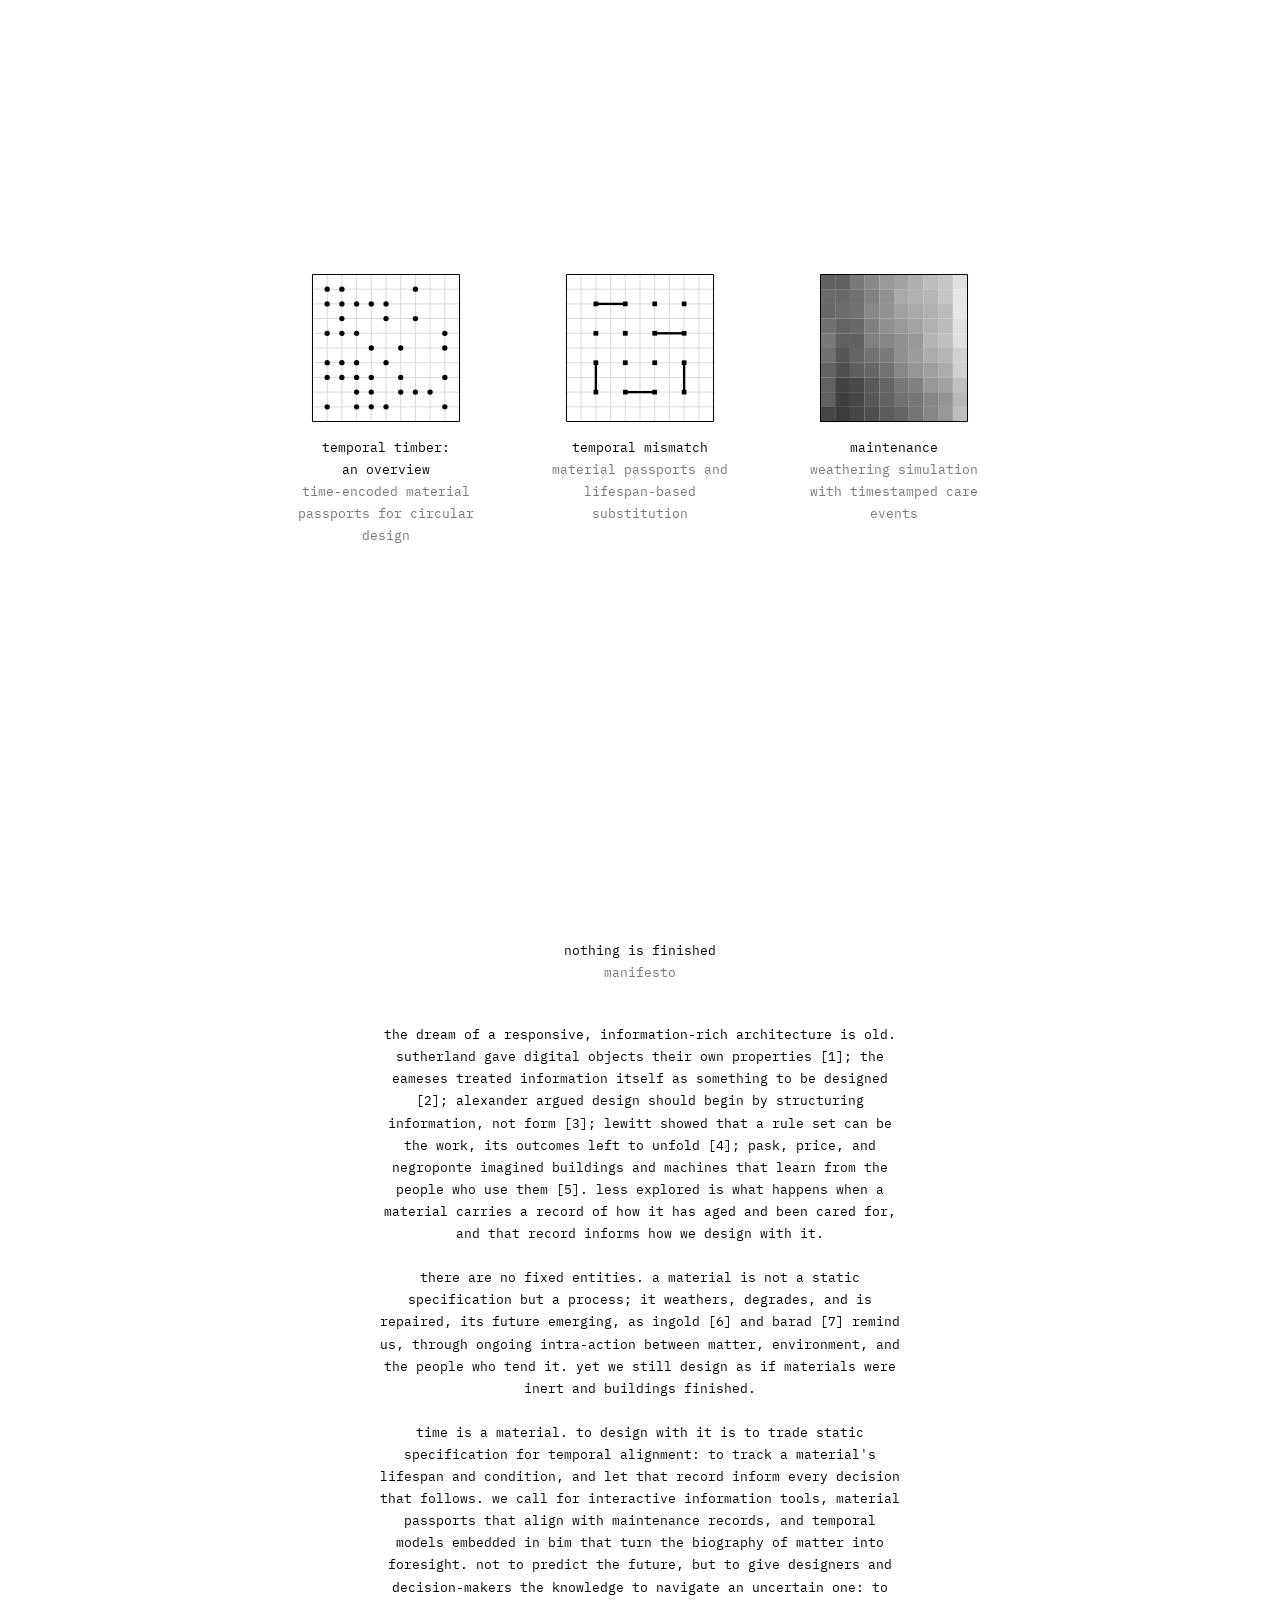
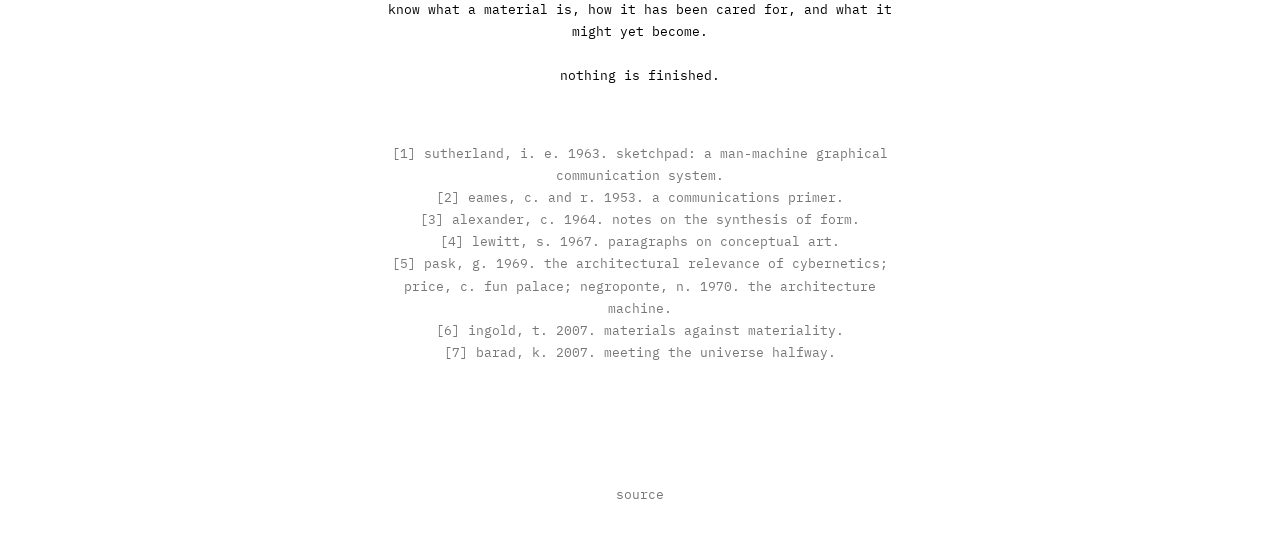
==== commit cb644563: "Add files via upload" ====
--- a/docs/index.html
+++ b/docs/index.html
@@ -11,10 +11,10 @@
 <body>
   <main>
     <div class="scales">
-      <a class="item" href="./papers/temporal-timber-2026.pdf" target="_blank" rel="noopener">
+      <a class="item" href="./overview/">
         <svg viewBox="-1 -1 102 102" aria-hidden="true"><g class="g"><line x1="10" y1="0" x2="10" y2="100"/><line x1="0" y1="10" x2="100" y2="10"/><line x1="20" y1="0" x2="20" y2="100"/><line x1="0" y1="20" x2="100" y2="20"/><line x1="30" y1="0" x2="30" y2="100"/><line x1="0" y1="30" x2="100" y2="30"/><line x1="40" y1="0" x2="40" y2="100"/><line x1="0" y1="40" x2="100" y2="40"/><line x1="50" y1="0" x2="50" y2="100"/><line x1="0" y1="50" x2="100" y2="50"/><line x1="60" y1="0" x2="60" y2="100"/><line x1="0" y1="60" x2="100" y2="60"/><line x1="70" y1="0" x2="70" y2="100"/><line x1="0" y1="70" x2="100" y2="70"/><line x1="80" y1="0" x2="80" y2="100"/><line x1="0" y1="80" x2="100" y2="80"/><line x1="90" y1="0" x2="90" y2="100"/><line x1="0" y1="90" x2="100" y2="90"/></g><g class="k"><circle cx="10" cy="10" r="1.8"/><circle cx="10" cy="20" r="1.8"/><circle cx="10" cy="40" r="1.8"/><circle cx="10" cy="60" r="1.8"/><circle cx="10" cy="70" r="1.8"/><circle cx="10" cy="90" r="1.8"/><circle cx="20" cy="10" r="1.8"/><circle cx="20" cy="20" r="1.8"/><circle cx="20" cy="30" r="1.8"/><circle cx="20" cy="40" r="1.8"/><circle cx="20" cy="60" r="1.8"/><circle cx="20" cy="70" r="1.8"/><circle cx="30" cy="20" r="1.8"/><circle cx="30" cy="40" r="1.8"/><circle cx="30" cy="60" r="1.8"/><circle cx="30" cy="70" r="1.8"/><circle cx="30" cy="80" r="1.8"/><circle cx="30" cy="90" r="1.8"/><circle cx="40" cy="20" r="1.8"/><circle cx="40" cy="50" r="1.8"/><circle cx="40" cy="70" r="1.8"/><circle cx="40" cy="80" r="1.8"/><circle cx="40" cy="90" r="1.8"/><circle cx="50" cy="20" r="1.8"/><circle cx="50" cy="30" r="1.8"/><circle cx="50" cy="60" r="1.8"/><circle cx="50" cy="90" r="1.8"/><circle cx="60" cy="50" r="1.8"/><circle cx="60" cy="70" r="1.8"/><circle cx="60" cy="80" r="1.8"/><circle cx="70" cy="10" r="1.8"/><circle cx="70" cy="30" r="1.8"/><circle cx="70" cy="80" r="1.8"/><circle cx="80" cy="80" r="1.8"/><circle cx="90" cy="40" r="1.8"/><circle cx="90" cy="50" r="1.8"/><circle cx="90" cy="70" r="1.8"/><circle cx="90" cy="90" r="1.8"/></g><rect class="f" x="0" y="0" width="100" height="100"/></svg>
         <p>temporal timber:<br>an overview</p>
-        <p class="grey">paper: time-encoded material passports for circular design</p>
+        <p class="grey">time-encoded material passports for circular design</p>
       </a>
       <a class="item" href="https://ilkyazs7.github.io/temporal-timber-tools/tools/temporal-mismatch/">
         <svg viewBox="-1 -1 102 102" aria-hidden="true"><g class="g"><line x1="10" y1="0" x2="10" y2="100"/><line x1="0" y1="10" x2="100" y2="10"/><line x1="20" y1="0" x2="20" y2="100"/><line x1="0" y1="20" x2="100" y2="20"/><line x1="30" y1="0" x2="30" y2="100"/><line x1="0" y1="30" x2="100" y2="30"/><line x1="40" y1="0" x2="40" y2="100"/><line x1="0" y1="40" x2="100" y2="40"/><line x1="50" y1="0" x2="50" y2="100"/><line x1="0" y1="50" x2="100" y2="50"/><line x1="60" y1="0" x2="60" y2="100"/><line x1="0" y1="60" x2="100" y2="60"/><line x1="70" y1="0" x2="70" y2="100"/><line x1="0" y1="70" x2="100" y2="70"/><line x1="80" y1="0" x2="80" y2="100"/><line x1="0" y1="80" x2="100" y2="80"/><line x1="90" y1="0" x2="90" y2="100"/><line x1="0" y1="90" x2="100" y2="90"/></g><g class="k"><rect x="20" y="19.2" width="20" height="1.6"/><rect x="60" y="39.2" width="20" height="1.6"/><rect x="19.2" y="60" width="1.6" height="20"/><rect x="40" y="79.2" width="20" height="1.6"/><rect x="79.2" y="60" width="1.6" height="20"/><rect x="18.4" y="18.4" width="3.2" height="3.2"/><rect x="18.4" y="38.4" width="3.2" height="3.2"/><rect x="18.4" y="58.4" width="3.2" height="3.2"/><rect x="18.4" y="78.4" width="3.2" height="3.2"/><rect x="38.4" y="18.4" width="3.2" height="3.2"/><rect x="38.4" y="38.4" width="3.2" height="3.2"/><rect x="38.4" y="58.4" width="3.2" height="3.2"/><rect x="38.4" y="78.4" width="3.2" height="3.2"/><rect x="58.4" y="18.4" width="3.2" height="3.2"/><rect x="58.4" y="38.4" width="3.2" height="3.2"/><rect x="58.4" y="58.4" width="3.2" height="3.2"/><rect x="58.4" y="78.4" width="3.2" height="3.2"/><rect x="78.4" y="18.4" width="3.2" height="3.2"/><rect x="78.4" y="38.4" width="3.2" height="3.2"/><rect x="78.4" y="58.4" width="3.2" height="3.2"/><rect x="78.4" y="78.4" width="3.2" height="3.2"/></g><rect class="f" x="0" y="0" width="100" height="100"/></svg>
